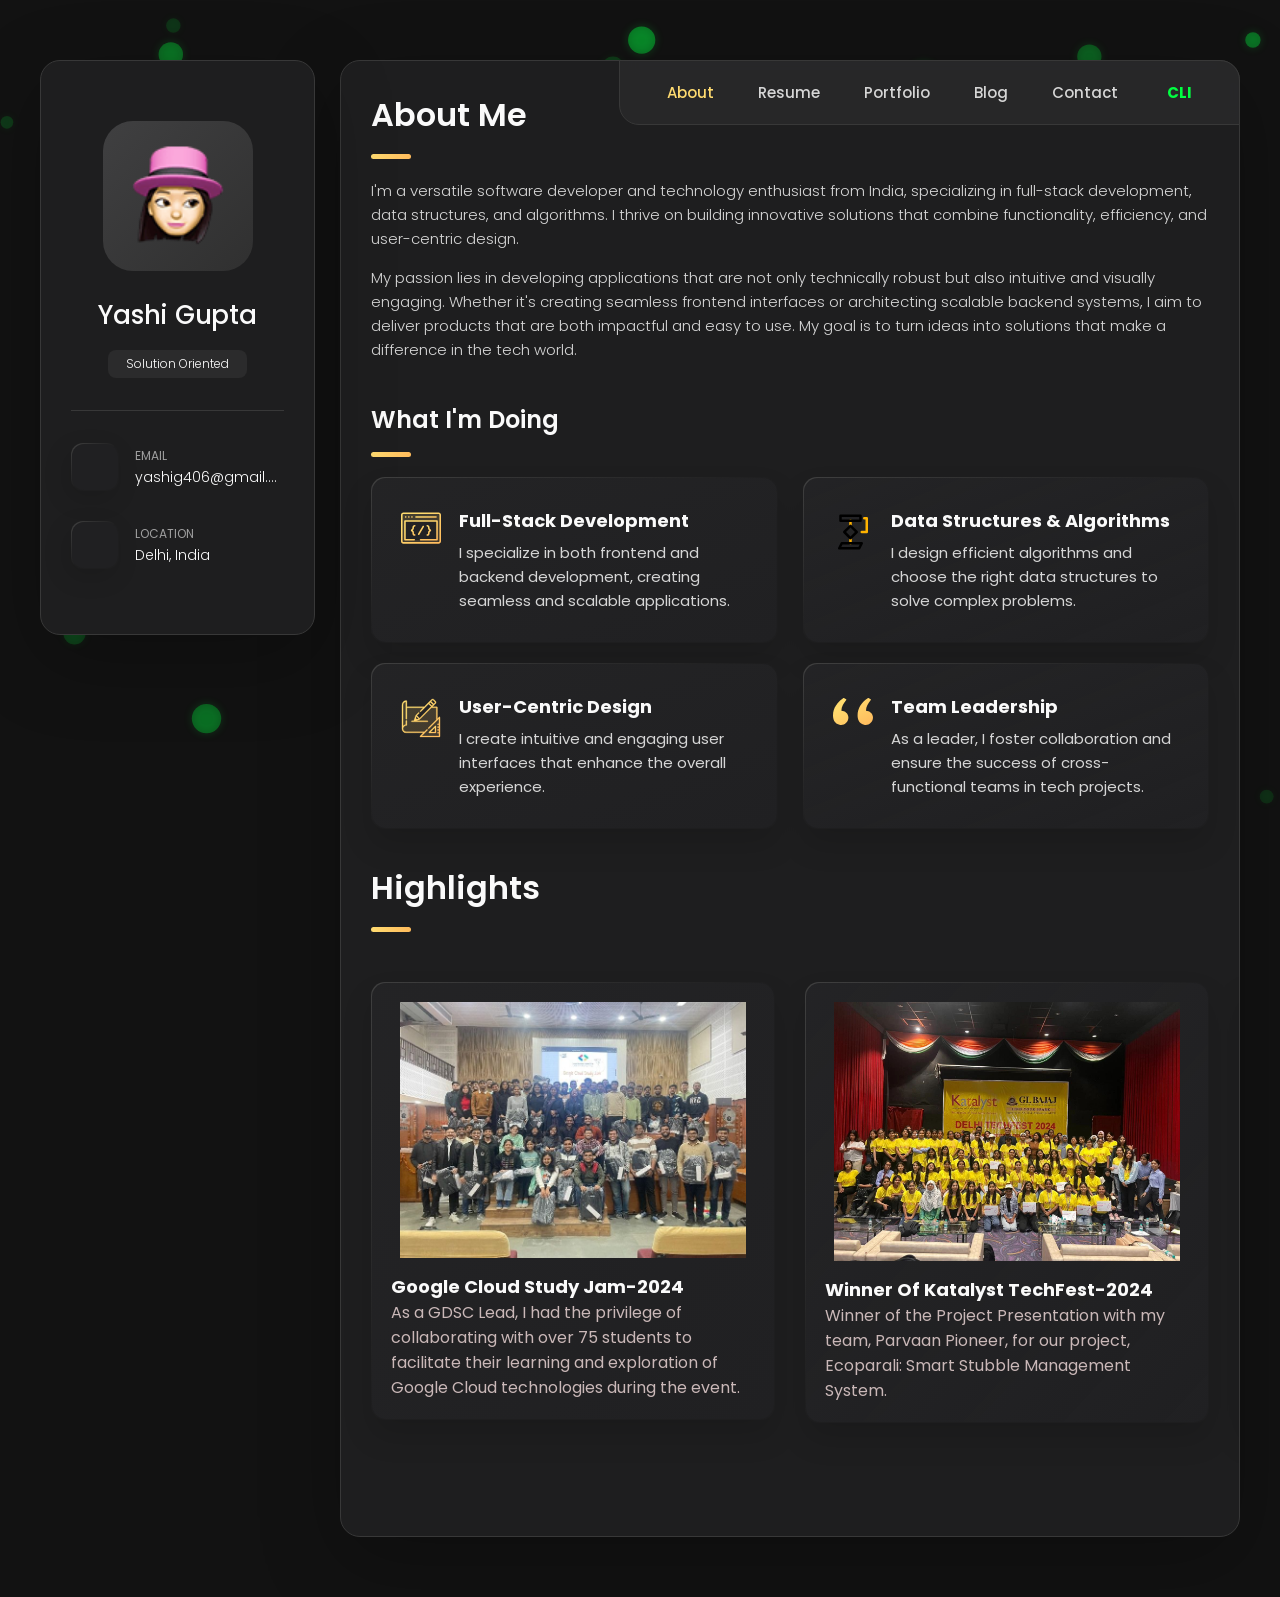
==== gui.html @ 8dd560c2 "added : cli portfolio && bg in gui portfolio" ====
<!DOCTYPE html>
<html lang="en">
  <head>
    <meta charset="UTF-8" />
    <meta http-equiv="X-UA-Compatible" content="IE=edge" />
    <meta name="viewport" content="width=device-width, initial-scale=1.0" />
    <title>Dossier</title>
  
    <!--
    - favicon
  -->
  <link rel="icon" href="./assets/images/avatar-3.png" type="image/x-icon" />


    <!--
    - custom css link
  -->
    <link rel="stylesheet" href="./assets/css/style.css" />

    <!--
    - google font link
  -->
    <link rel="preconnect" href="https://fonts.googleapis.com" />
    <link rel="preconnect" href="https://fonts.gstatic.com" crossorigin />
    <link
      href="https://fonts.googleapis.com/css2?family=Poppins:wght@300;400;500;600&display=swap"
      rel="stylesheet"
    />
  </head>

  <body>
    <canvas id="particles"></canvas>
    <!--
    - #MAIN
  -->

    <main>
      <!--
      - #SIDEBAR
    -->

      <aside class="sidebar" data-sidebar>
        <div class="sidebar-info">
          <figure class="avatar-box">
            <img src="./assets/images/avatar-3.png" alt="yg" width="80" />
          </figure>

          <div class="info-content">
            <h1 class="name">Yashi Gupta</h1>

            <p class="title">Solution Oriented</p>
          </div>

          <button class="info_more-btn" data-sidebar-btn>
            <span>Show Contacts</span>

            <ion-icon name="chevron-down"></ion-icon>
          </button>
        </div>

        <div class="sidebar-info_more">
          <div class="separator"></div>

          <ul class="contacts-list">
            <li class="contact-item">
              <div class="icon-box">
                <ion-icon name="mail-outline"></ion-icon>
              </div>

              <div class="contact-info">
                <p class="contact-title">Email</p>

                <a href="mailto:richard@example.com" class="contact-link"
                  >yashig406@gmail.com</a
                >
              </div>
            </li>

            <!-- <li class="contact-item"> -->

            <!-- <div class="icon-box">
              <ion-icon name="phone-portrait-outline"></ion-icon>
            </div> -->

            <!-- <div class="contact-info"> -->
            <!-- <p class="contact-title">Phone</p> -->

            <!-- <a href="tel:+12133522795" class="contact-link">+1 (213) 352-2795</a>
            </div> -->
<!-- 
            <li class="contact-item">
              <div class="icon-box">
                <ion-icon name="calendar-outline"></ion-icon>
              </div>

              <div class="contact-info">
                <p class="contact-title">Birthday</p>

                <time datetime="1982-06-23">December 04, 2002</time>
              </div>
            </li> -->

            <li class="contact-item">
              <div class="icon-box">
                <ion-icon name="location-outline"></ion-icon>
              </div>

              <div class="contact-info">
                <p class="contact-title">Location</p>

                <address>Delhi, India</address>
              </div>
            </li>
          </ul>

          <div class="separator"></div>

          <ul class="social-list">
            <li class="social-item">
              <a
                href="https://www.linkedin.com/in/yashi-gupta-a65218232/"
                class="social-link"
              >
                <ion-icon name="logo-linkedin"></ion-icon>
              </a>
            </li>

            <li class="social-item">
              <a href="https://x.com/yashig406" class="social-link">
                <ion-icon name="logo-twitter"></ion-icon>
              </a>
            </li>

            <li class="social-item">
              <a
                href="https://www.instagram.com/probablyashi/"
                class="social-link"
              >
                <ion-icon name="logo-instagram"></ion-icon>
              </a>
            </li>

            <li class="social-item">
              <a href="https://www.youtube.com/@yashig406" class="social-link">
                <ion-icon name="logo-youtube"></ion-icon>
              </a>
            </li>

            <li class="social-item">
              <a href="https://medium.com/@yashig406" class="social-link">
                <ion-icon name="logo-medium"></ion-icon>
              </a>
            </li>
            <li class="social-item">
              <a href="https://www.quora.com/profile/Yashi-Gupta-259" class="social-link">
                <ion-icon name="logo-quora"></ion-icon>
              </a>
            </li>
            
          </ul>
        </div>
      </aside>

      <!--
      - #main-content
    -->

      <div class="main-content">
        <!--
        - #NAVBAR
      -->

        <nav class="navbar">
          <ul class="navbar-list">
            <li class="navbar-item">
              <button class="navbar-link active" data-nav-link>About</button>
            </li>

            <li class="navbar-item">
              <button class="navbar-link" data-nav-link>Resume</button>
            </li>

            <li class="navbar-item">
              <button class="navbar-link" data-nav-link>Portfolio</button>
            </li>

            <li class="navbar-item">
              <button class="navbar-link" data-nav-link>Blog</button>
            </li>

            <li class="navbar-item">
              <button class="navbar-link" data-nav-link>Contact</button>
            </li>

            <li class="navbar-item">
              <a href="index.html" class="navbar-link" style="color: #00ff41; font-weight: bold; display: flex; align-items: center; gap: 5px;">
                <ion-icon name="terminal-outline"></ion-icon> CLI
              </a>
            </li>
          </ul>
        </nav>

        <!--
        - #ABOUT
      -->

      <article class="about active" data-page="about">
        <header>
          <h2 class="h2 article-title">About me</h2>
        </header>

        <section class="about-text">
          <p>
            I'm a versatile software developer and technology enthusiast from
            India, specializing in full-stack development, data structures,
            and algorithms. I thrive on building innovative solutions that
            combine functionality, efficiency, and user-centric design.
          </p>

          <p>
            My passion lies in developing applications that are not only
            technically robust but also intuitive and visually engaging.
            Whether it's creating seamless frontend interfaces or architecting
            scalable backend systems, I aim to deliver products that are both
            impactful and easy to use. My goal is to turn ideas into solutions
            that make a difference in the tech world.
          </p>
        </section>

        <!--
        - service
      -->



   
          <section class="service">
            <h3 class="h3 article-title">What I'm doing</h3>

            <ul class="service-list">
              <li class="service-item">
                <div class="service-icon-box">
                  <img
                    src="./assets/images/icon-dev.svg"
                    alt="Web development icon"
                    width="40"
                  />
                </div>
                <div class="service-content-box">
                  <h4 class="h4 service-item-title">Full-Stack Development</h4>
                  <p class="service-item-text">
                    I specialize in both frontend and backend development,
                    creating seamless and scalable applications.
                  </p>
                </div>
              </li>

              <li class="service-item">
                <div class="service-icon-box">
                  <img
                    src="./assets/images/icon-ds.svg"
                    alt="Algorithm icon"
                    width="40"
                  />
                </div>
                <div class="service-content-box">
                  <h4 class="h4 service-item-title">
                    Data Structures & Algorithms
                  </h4>
                  <p class="service-item-text">
                    I design efficient algorithms and choose the right data
                    structures to solve complex problems.
                  </p>
                </div>
              </li>

              <li class="service-item">
                <div class="service-icon-box">
                  <img
                    src="./assets/images/icon-design.svg"
                    alt="UI/UX Design icon"
                    width="40"
                  />
                </div>
                <div class="service-content-box">
                  <h4 class="h4 service-item-title">User-Centric Design</h4>
                  <p class="service-item-text">
                    I create intuitive and engaging user interfaces that enhance
                    the overall experience.
                  </p>
                </div>
              </li>

              <li class="service-item">
                <div class="service-icon-box">
                  <img
                    src="./assets/images/icon-quote.svg"
                    alt="Leadership icon"
                    width="40"
                  />
                </div>
                <div class="service-content-box">
                  <h4 class="h4 service-item-title">Team Leadership</h4>
                  <p class="service-item-text">
                    As a leader, I foster collaboration and ensure the success
                    of cross-functional teams in tech projects.
                  </p>
                </div>
              </li>
            </ul>
          </section>

          <!--
          - testimonials
        -->
          <section class="testimonials">
            <h3 class="h2 article-title">Highlights</h3>

            <ul class="testimonials-list has-scrollbar">
              <li class="testimonials-item">
                <div class="content-card" data-testimonials-item style="padding: 20px;">
                  <img
                    src="./assets/images/gcp.jpeg"
                    alt=""
                    class="responsive-img"
                    data-testimonials-avatar
                  />
                  <h4 class="h4" data-testimonials-title>
                    Google Cloud Study Jam-2024
                  </h4>
                  <div style="color: rgb(202, 184, 184);">
                    <p>
                      As a GDSC Lead, I had the privilege of collaborating with over 75 students to facilitate their learning and exploration of Google Cloud technologies during the event.
                    </p>
                  </div>
                </div>
              </li>
            
              <li class="testimonials-item">
                <div class="content-card" data-testimonials-item style="padding: 20px;">
                  <img
                    src="./assets/images/katalyst.jpeg"
                    alt=""
                    class="responsive-img"
                    data-testimonials-avatar
                  />
                  <h4 class="h4" data-testimonials-title>
                    Winner of Katalyst TechFest-2024
                  </h4>
                  <div style="color: rgb(202, 184, 184);" data-testimonials-text>
                    <p>
                      Winner of the Project Presentation with my team, Parvaan Pioneer, for our project, Ecoparali: Smart Stubble Management System.
                    </p>
                  </div>
                </div>
              </li>
            
              <li class="testimonials-item">
                <div class="content-card" data-testimonials-item style="padding: 20px;">
                  <img
                    src="./assets/images/gfg.png"
                    alt=""
                    class="responsive-img"
                    data-testimonials-avatar
                  />
                  <h4 class="h4" data-testimonials-title>
                    Vice President@NIET
                  </h4>
                  <div style="color: rgb(202, 184, 184);" data-testimonials-text>
                    <p>
                      As Vice President of GFG NIET, I had the honor of welcoming Sir Sandeep Jain, founder of Geeks for Geeks, along with Akshay Kumar Paswan and Saurabh Mahawar. Their visit to NIET was a beacon of knowledge.
                    </p>
                  </div>
                </div>
              </li>
            
              <li class="testimonials-item">
                <div class="content-card" data-testimonials-item style="padding: 20px;">
                  <img
                    src="./assets/images/coding ninjas.jpg"
                    alt=""
                    class="responsive-img"
                    data-testimonials-avatar
                  />
                  <h4 class= h4 style="color: rgb(202, 184, 184)"data-testimonials-title>
                    MeetUp of Coding Ninjas CA's
                  </h4>
                  <div style="color: rgb(202, 184, 184);" data-testimonials-text>
                    <p>
                      Exciting meetup of CA's to exchange innovative ideas and build connections and ended up winning the title of Most Interactive Campus Ambassador.
                    </p>
                  </div>
                </div>
              </li>

                

              <li class="testimonials-item">
                <div class="content-card" data-testimonials-item style="padding: 20px;">
                  <img
                    src="./assets/images/azure_microsoft.jpg"
                    alt=""
                    class="responsive-img"
                    data-testimonials-avatar
                  />
                  <h4 class="h4" data-testimonials-title>
                   ICWL@Microsoft
                  </h4>
                  <div style="color: rgb(202, 184, 184);" data-testimonials-text>
                    <p>
                    As a part of Internship Week, I had the opportunity to gain hands-on experience with Azure under the guidance of industry experts.
                    </p>
                  </div>
                </div>
              </li>
            
              <li class="testimonials-item">
                <div class="content-card" data-testimonials-item style="padding: 20px;">
                  <img
                    src="./assets/images/gdsc.jpeg"
                    alt=""
                    class="responsive-img"
                    data-testimonials-avatar
                  />
                  <h4 class="h4" data-testimonials-title>
                    Google Student Developer Clubs@NIET
                  </h4>
                  <div style="color: rgb(202, 184, 184);" data-testimonials-text>
                    <p>
                      As a GDSC Lead, I strived to create an inclusive environment, where students could explore and innovate with technology.
                    </p>
                  </div>
                </div>
              </li>
            
             
              <li class="testimonials-item">
                <div class="content-card" data-testimonials-item style="padding: 20px;">
                  <img
                    src="./assets/images/WhatsApp Image 2025-01-17 at 17.16.15_7c53183f.jpg"
                    alt=""
                    class="responsive-img"
                    data-testimonials-avatar
                  />
                  <h4 class="h4" data-testimonials-title>
                    Scholar @BuddyForStudy
                  </h4>
                  <div style="color: rgb(202, 184, 184);" data-testimonials-text>
                    <p>
                      As a scholar at BuddyForStudy, I had the privilege of securing financial stability for my undergraduate fees, which greatly eased the burden of my education expenses. The support has been instrumental in shaping my academic and career.
                    </p>
                  </div>
                </div>
              </li>

              <li class="testimonials-item">
                <div class="content-card" data-testimonials-item style="padding: 20px;">
                  <img
                    src="./assets/images/gur_microsoft.jpg"
                    alt=""
                    class="responsive-img"
                    data-testimonials-avatar
                  />
                  <h4 class="h4" data-testimonials-title>
                   Girls Who Code MeetUp @Microsoft
                  </h4>
                  <div style="color: rgb(202, 184, 184);" data-testimonials-text>
                    <p>
                      Girls Who Code MeetUp @Microsoft-Gurugram was an inspiring event where young female coders gathered to share their passion for technology. This meetup provided a platform for attendees to exchange innovative ideas, network.
                    </p>
                  </div>
                </div>
              </li>

               
           

            </ul>
            
            
          </section>

          <!--
          - testimonials modal
        -->

          <div class="modal-container" data-modal-container>
            <div class="overlay" data-overlay></div>

            <section class="testimonials-modal">
              <button class="modal-close-btn" data-modal-close-btn>
                <ion-icon name="close-outline"></ion-icon>
              </button>

              <div class="modal-img-wrapper">
                <figure class="modal-avatar-box">
                  <img
                    src="./assets/images/ava"
                    alt=""
                    width="80"
                    data-modal-img
                  />
                </figure>

                <img src="./assets/images/icon-quote.svg" alt="quote icon" />
              </div>

              <div class="modal-content">
                <h4 class="h3 modal-title" data-modal-title></h4>

              

          <!--
          - clients
        -->

          <!-- <section class="clients">
            <h3 class="h3 clients-title">Clients</h3>

            <ul class="clients-list has-scrollbar">
              <li class="clients-item">
                <a href="#">
                  <img
                    src="./assets/images/logo-1-color.png"
                    alt="client logo"
                  />
                </a>
              </li>

              <li class="clients-item">
                <a href="#">
                  <img
                    src="./assets/images/logo-2-color.png"
                    alt="client logo"
                  />
                </a>
              </li>

              <li class="clients-item">
                <a href="#">
                  <img
                    src="./assets/images/logo-3-color.png"
                    alt="client logo"
                  />
                </a>
              </li>

              <li class="clients-item">
                <a href="#">
                  <img
                    src="./assets/images/logo-4-color.png"
                    alt="client logo"
                  />
                </a>
              </li>

              <li class="clients-item">
                <a href="#">
                  <img
                    src="./assets/images/logo-5-color.png"
                    alt="client logo"
                  />
                </a>
              </li>

              <li class="clients-item">
                <a href="#">
                  <img
                    src="./assets/images/logo-6-color.png"
                    alt="client logo"
                  />
                </a>
              </li>
            </ul>
          </section> -->
        </article>

        <!--
        - #RESUME
      -->

        <article class="resume" data-page="resume">
          <header>
            <h2 class="h2 article-title">Resume</h2>
          </header>

          <section class="skill">
            <h3 class="h3 skills-title">My skills</h3>

            <ul class="skills-list content-card" style="padding:10px; margin-top: 0;">

              
              <div style="display: flex; flex-wrap: wrap;">
                <!-- Programming Languages -->
                <img style="margin: 5px;" alt="Python" src="https://img.shields.io/badge/python-%2314354C.svg?style=for-the-badge&logo=python&logoColor=white" />
                <img style="margin: 5px;" alt="Java" src="https://img.shields.io/badge/java-%23ED8B00.svg?style=for-the-badge&logo=java&logoColor=white" />
                <img style="margin: 5px;" alt="C" src="https://img.shields.io/badge/C-%2300599C.svg?style=for-the-badge&logo=c&logoColor=white" />
                <img style="margin: 5px;" alt="C++" src="https://img.shields.io/badge/C++-%2300599C.svg?style=for-the-badge&logo=c%2B%2B&logoColor=white" />
                <img style="margin: 5px;" alt="C#" src="https://img.shields.io/badge/C%23-%23239120.svg?style=for-the-badge&logo=c-sharp&logoColor=white" />
                <img style="margin: 5px;" alt="JavaScript" src="https://img.shields.io/badge/javascript-%23323330.svg?style=for-the-badge&logo=javascript&logoColor=%23F7DF1E" />
                <img style="margin: 5px;" alt="TypeScript" src="https://img.shields.io/badge/typescript-%23007ACC.svg?style=for-the-badge&logo=typescript&logoColor=white" />
                <img style="margin: 5px;" alt="Bash Script" src="https://img.shields.io/badge/bash-%23121011.svg?style=for-the-badge&logo=gnu-bash&logoColor=white" />
                <img style="margin: 5px;" alt="Git" src="https://img.shields.io/badge/Git-F05032?style=for-the-badge&logo=git&logoColor=white" />
                <img style="margin: 5px;" alt="YAML" src="https://img.shields.io/badge/yaml-%23008180.svg?style=for-the-badge&logo=yaml&logoColor=white" />
                <img style="margin: 5px;" alt="XML" src="https://img.shields.io/badge/xml-%23F77F00.svg?style=for-the-badge&logo=xml&logoColor=white" />
                
                <!-- Databases -->
                <img style="margin: 5px;" alt="MySQL" src="https://img.shields.io/badge/mysql-%2300f.svg?style=for-the-badge&logo=mysql&logoColor=white" />
                <img style="margin: 5px;" alt="NoSQL" src="https://img.shields.io/badge/NoSQL-%234ea94b.svg?style=for-the-badge&logo=mongodb&logoColor=white" />
                <img style="margin: 5px;" alt="MongoDB" src="https://img.shields.io/badge/MongoDB-%234ea94b.svg?style=for-the-badge&logo=mongodb&logoColor=white" />
                
                <!-- Frameworks & Tools -->
                <img style="margin: 5px;" alt="ReactJS" src="https://img.shields.io/badge/React-%2320232a.svg?style=for-the-badge&logo=react&logoColor=%2361DAFB" />
                <img style="margin: 5px;" alt="NodeJS" src="https://img.shields.io/badge/Node.js-339933?style=for-the-badge&logo=nodedotjs&logoColor=white" />
                <img style="margin: 5px;" alt="Gemini API" src="https://img.shields.io/badge/gemini%20API-FF00FF?style=for-the-badge&logo=gemini&logoColor=white" />
                <img style="margin: 5px;" alt="ExpressJS" src="https://img.shields.io/badge/Express.js-000000?style=for-the-badge&logo=express&logoColor=white" />
                <img style="margin: 5px;" alt="Bootstrap" src="https://img.shields.io/badge/bootstrap-%23563D7C.svg?style=for-the-badge&logo=bootstrap&logoColor=white" />
                <img style="margin: 5px;" alt="Streamlit" src="https://img.shields.io/badge/Streamlit-%23007ACC.svg?style=for-the-badge&logo=streamlit&logoColor=#FF4B4B" />
                
                <!-- Cloud & DevOps -->
                <img style="margin: 5px;" alt="Google Cloud" src="https://img.shields.io/badge/Google_Cloud-4285F4?style=for-the-badge&logo=google-cloud&logoColor=white" />
                <img style="margin: 5px;" alt="Azure DevOps" src="https://img.shields.io/badge/Azure_DevOps-0078D7?style=for-the-badge&logo=azure-devops&logoColor=white" />
                <img style="margin: 5px;" alt="Pipelines" src="https://img.shields.io/badge/Pipelines-0078D7?style=for-the-badge&logo=azure-pipelines&logoColor=white" />
                <img style="margin: 5px;" alt="Linux" src="https://img.shields.io/badge/Linux-FCC624?style=for-the-badge&logo=linux&logoColor=black" />
                
                <!-- Tools -->
               
                <img style="margin: 5px;" alt="GitHub" src="https://img.shields.io/badge/github-%23121011.svg?style=for-the-badge&logo=github&logoColor=white" />
                <img style="margin: 5px;" alt="VS Code" src="https://img.shields.io/badge/VS%20Code-0078D4?style=for-the-badge&logo=visual%20studio%20code&logoColor=white" />
                <img style="margin: 5px;" alt="Google Colab" src="https://img.shields.io/badge/Google_Colab-F9AB00?style=for-the-badge&logo=google-colab&logoColor=white" />
                <img style="margin: 5px;" alt="IntelliJ IDEA" src="https://img.shields.io/badge/IntelliJ-000000.svg?style=for-the-badge&logo=intellij-idea&logoColor=white" />
                <img style="margin: 5px;" alt="Postman" src="https://img.shields.io/badge/Postman-FF6C37?style=for-the-badge&logo=postman&logoColor=white" />
                <img style="margin: 5px;" alt="Firebase" src="https://img.shields.io/badge/firebase-%23039BE5.svg?style=for-the-badge&logo=firebase" />
                
              </div>
              
            </ul>
          </section>

          <br>

          <section class="timeline">
            <div class="title-wrapper">
              <div class="icon-box">
                <ion-icon name="book-outline"></ion-icon>
              </div>

              <h3 class="h3">Experience</h3>
            </div>

            <ol class="timeline-list">
              <li class="timeline-item">
                <h4 class="h4 timeline-item-title">Devops Engineer @SportsBaazi</h4>

                <span>June 2025 - Present</span>

                <p class="timeline-text">
                  I am currently working as a DevOps Engineer at SportsBaazi, where I handle CI/CD pipelines using Jenkins, 
                  manage Dockerized applications, and deploy services on server with pm2. My work includes monitoring with Grafana, 
                  troubleshooting Linux-based systems, automating deployments, and ensuring reliable application delivery. I collaborate 
                  closely with developers to streamline build, deployment, and release processes.
                </p>
              </li>

              <li class="timeline-item">
                <h4 class="h4 timeline-item-title">SDE Intern @Microsoft</h4>

                <span>June 2024 - August 2024</span>

                <p class="timeline-text">
                  My internship at Microsoft was an incredible learning
                  experience, where I gained hands-on expertise in CI/CD
                  pipelines, Python, Bash scripting, and YAML. It enhanced my
                  problem-solving skills, exposed me to real-world challenges,
                  and provided invaluable insights into collaborative
                  development within a global tech environment.
                </p>
              </li>

              <li class="timeline-item">
                <h4 class="h4 timeline-item-title">GDSC Lead @NIET</h4>

                <span>2023-2024</span>

                <p class="timeline-text">
                  As the Lead of GDSC, I had the opportunity to foster
                  innovation, organize impactful events, and build a
                  collaborative community of tech enthusiasts. This role
                  enhanced my leadership, project management, and technical
                  skills, while empowering others to grow and contribute to
                  technology-driven solutions.
                </p>
              </li>

              <li class="timeline-item">
                <h4 class="h4 timeline-item-title">
                  SDE Intern @J.P Morgan Chase & Co.[Forage]
                </h4>

                <span>March 2022 - May 2022</span>

                <p class="timeline-text">
                  At JP Morgan Chase, I worked on backend systems using Python
                  and SQL, optimizing workflows, enhancing data processing, and
                  gaining experience in scalable and secure financial
                  technologies.
                </p>
              </li>
            </ol>
          </section>

          <section class="timeline">
            <div class="title-wrapper">
              <div class="icon-box">
                <ion-icon name="book-outline"></ion-icon>
              </div>

              <h3 class="h3">Education</h3>
            </div>

            <ol class="timeline-list">
              <li class="timeline-item">
                <h4 class="h4 timeline-item-title">Bachelor of Technology</h4>
                <span>Noida Institute of Engg. & Technology</span>
                <span>(2021-2025)</span>

                <p class="timeline-text">
                  My B.Tech journey has been enriching, filled with technical
                  learning, leadership roles, and hands-on experience through
                  internships and hackathons. It helped me develop skills in
                  AI/ML, full-stack development, and problem-solving while
                  fostering growth and innovation.
                </p>
              </li>

              <li class="timeline-item">
                <h4 class="h4 timeline-item-title">Mentee</h4>
                <span>Katalyst</span>
                <span>(2021-2025)</span>

                <p class="timeline-text">
                  My Katalyst journey has been transformative, providing
                  invaluable mentorship, skill development, and networking
                  opportunities. It enhanced my confidence, leadership
                  abilities, and technical expertise, preparing me to excel in
                  both academics and professional endeavors.
                </p>
              </li>

              <li class="timeline-item">
                <h4 class="h4 timeline-item-title">Schooling</h4>

                <span>St. Pauls School</span>
                <!-- <span>2002 — 2004</span> -->

                <p class="timeline-text">
                  My schooling laid a strong foundation for my academic and
                  personal growth. It instilled discipline, curiosity, and a
                  love for learning while nurturing my problem-solving and
                  collaborative skills. These experiences shaped my values and
                  prepared me for future challenges.
                </p>
              </li>
            </ol>
          </section>

         

          
        </article>

        <!--
        - #PORTFOLIO
      -->

        <article class="portfolio" data-page="portfolio">
          <header>
            <h2 class="h2 article-title">Portfolio</h2>
          </header>

          <section class="projects">
            <ul class="filter-list">
              <li class="filter-item">
                <button class="active" data-filter-btn>All</button>
              </li>

              <li class="filter-item">
                <button data-filter-btn>Web design</button>
              </li>

              <li class="filter-item">
                <button data-filter-btn>Applications</button>
              </li>

              <li class="filter-item">
                <button data-filter-btn>Web development</button>
              </li>
            </ul>

            <div class="filter-select-box">
              <button class="filter-select" data-select>
                <div class="select-value" data-selecct-value>
                  Select category
                </div>

                <div class="select-icon">
                  <ion-icon name="chevron-down"></ion-icon>
                </div>
              </button>

              <ul class="select-list">
                <li class="select-item">
                  <button data-select-item>All</button>
                </li>

                <li class="select-item">
                  <button data-select-item>Web design</button>
                </li>

                <li class="select-item">
                  <button data-select-item>Applications</button>
                </li>

                <li class="select-item">
                  <button data-select-item>Web development</button>
                </li>
              </ul>
            </div>

            <ul class="project-list">
              <li
                class="project-item active"
                data-filter-item
                data-category="web development"
              >
                <a href="#">
                  <figure class="project-img">
                    <div class="project-item-icon-box">
                      <ion-icon name="eye-outline"></ion-icon>
                    </div>

                    <img
                      src="./assets/images/wandermind.png"
                      alt="finance"
                      loading="lazy"
                    />
                  </figure>

                  <h3 class="project-title">WanderMind</h3>

                  <p class="project-category">ReactJs-Firebase-Gemini API</p>
                </a>
              </li>

              <li
                class="project-item active"
                data-filter-item
                data-category="web development"
              >
                <a href="https://linkedin-postcraft-yashig406.streamlit.app/">
                  <figure class="project-img">
                    <div class="project-item-icon-box">
                      <ion-icon name="eye-outline"></ion-icon>
                    </div>

                    <img
                      src="./assets/images/postrack.jpg"
                      alt="orizon"
                      loading="lazy"
                    />
                  </figure>

                  <h3 class="project-title">Linkedin PostCraft</h3>

                  <p class="project-category">Python-llama-Streamlit</p>
                </a>
              </li>

              <li
                class="project-item active"
                data-filter-item
                data-category="web design"
              >
                <a href="https://www.datacamp.com/datalab/w/579dde27-d28e-4acd-88a7-b7317e1b8ed5/edit">
                  <figure class="project-img">
                    <div class="project-item-icon-box">
                      <ion-icon name="eye-outline"></ion-icon>
                    </div>

                    <img
                      src="./assets/images/p-3.png"
                      alt="fundo"
                      loading="lazy"
                    />
                  </figure>

                  <h3 class="project-title">Data Analysis of Netflix</h3>

                  <p class="project-category">Python-Matplotlib</p>
                </a>
              </li>

              <li
                class="project-item active"
                data-filter-item
                data-category="applications"
              >
                <a href="#">
                  <figure class="project-img">
                    <div class="project-item-icon-box">
                      <ion-icon name="eye-outline"></ion-icon>
                    </div>

                    <img
                      src="./assets/images/p-4.jpeg"
                      alt="brawlhalla" 
                      loading="lazy"
                    />
                  </figure>

                  <h3 class="project-title">
                    50 States: A Quiz Game</h3>

                  <p class="project-category">Tkinter-Python</p>
                </a>
              </li>

              <li
                class="project-item active"
                data-filter-item
                data-category="web design"
              >
                <a href="https://github.com/yashigupta4623/Use-a-Pre-trained-Image-Classifier-to-Identify-Dog-Breeds">
                  <figure class="project-img">
                    <div class="project-item-icon-box">
                      <ion-icon name="eye-outline"></ion-icon>
                    </div>

                    <img
                      src="./assets/images/p-5.jpg"
                      alt="dsm."
                      loading="lazy"
                    />
                  </figure>

                  <h3 class="project-title">Image-Classifier-to-Identify-Dog-Breeds</h3>

                  <p class="project-category">Python-AI</p>
                </a>
              </li>

              <li
                class="project-item active"
                data-filter-item
                data-category="web design"
              >
                <a href="https://github.com/yashigupta4623/EcoTrack-A-web-extension-to-track-Carbon-Footprints?tab=readme-ov-file">
                  <figure class="project-img">
                    <div class="project-item-icon-box">
                      <ion-icon name="eye-outline"></ion-icon>
                    </div>

                    <img
                      src="./assets/images/ecotrack.png"
                      alt="metaspark"
                      loading="lazy"
                    />
                  </figure>

                  <h3 class="project-title">EcoTrack-A-web-extension-to-track-Carbon-Footprints</h3>

                  <p class="project-category">Web design</p>
                </a>
              </li>
   
            </ul>
          </section>
        </article>

        <!--
        - #BLOG
      -->

        <article class="blog" data-page="blog">
          <header>
            <h2 class="h2 article-title">Blog</h2>
          </header>

          <section class="blog-posts">
            <ul class="blog-posts-list">
              <li class="blog-post-item">
                <a
                  href="https://medium.com/@yashig406/turning-rejection-into-resilience-d263e0107db3"
                >
                  <figure class="blog-banner-box">
                    <img
                      src="./assets/images/rejection.png"
                      alt="Design conferences in 2022"
                      loading="lazy"
                    />
                  </figure>

                  <div class="blog-content">
                    <div class="blog-meta">
                      <p class="blog-category">Design</p>

                      <span class="dot"></span>

                      <time datetime="2022-02-23"> Dec 9, 2023 </time>
                    </div>

                    <h3 class="h3 blog-item-title">
                      Turning Rejection into Resilience.
                    </h3>

                    <p class="blog-text">
                      Rejection is an opportunity for your selection.
                    </p>
                  </div>
                </a>
              </li>

              <li class="blog-post-item">
                <a href="https://www.youtube.com/watch?v=TTezgJKzU5E&t=26s">
                  <figure class="blog-banner-box">
                    <img
                      src="./assets/images/book.jpg"
                      alt="Best fonts every designer"
                      loading="lazy"
                    />
                  </figure>

                  <div class="blog-content">
                    <div class="blog-meta">
                      <p class="blog-category">Books</p>

                      <span class="dot"></span>

                      <time datetime="2022-02-23">September 23, 2024</time>
                    </div>

                    <h3 class="h3 blog-item-title">Guide to Daryaganj.</h3>

                    <p class="blog-text">
                      If you are a book lover, you must visit Daryaganj.
                    </p>
                  </div>
                </a>
              </li>

              <li class="blog-post-item">
                <a href="https://www.youtube.com/shorts/soAM0_7kI4Q">
                  <figure class="blog-banner-box">
                    <img
                      src="./assets/images/id_card.jpg"
                      alt="Design digest #80"
                      loading="lazy"
                    />
                  </figure>

                  <div class="blog-content">
                    <div class="blog-meta">
                      <p class="blog-category">Design</p>

                      <span class="dot"></span>

                      <time datetime="2022-02-23">Fab 23, 2022</time>
                    </div>

                    <h3 class="h3 blog-item-title">Glimpse of Intern Week @Microsoft</h3>

                    <p class="blog-text">
                      A short to iterate the intern week @Microsoft.
                    </p>
                  </div>
                </a>
              </li>

              <li class="blog-post-item">
                <a href="𝗛𝗼𝘄 𝗜 𝗰𝗿𝗮𝗰𝗸𝗲𝗱 𝘁𝘄𝗼 𝘀𝗰𝗵𝗼𝗹𝗮𝗿𝘀𝗵𝗶𝗽𝘀 𝗶𝗻 𝗮 𝗿𝗼𝘄?">
                  <figure class="blog-banner-box">
                    <img
                      src="./assets/images/scholarship.jpg"
                      alt="UI interactions of the week"
                      loading="lazy"
                    />
                  </figure>

                  <div class="blog-content">
                    <div class="blog-meta">
                      <p class="blog-category">Design</p>

                      <span class="dot"></span>

                      <time datetime="2022-02-23">Fab 23, 2022</time>
                    </div>

                    <h3 class="h3 blog-item-title">
                      Approach to tackle Scholarship
                    </h3>

                    <p class="blog-text">
                      Being a Scholar of two Scholarship, this is how I did it.
                    </p>
                  </div>
                </a>
              </li>

              <li class="blog-post-item">
                <a href="https://medium.com/@yashig406/my-iet-india-scholarship-award-experience-of-the-year-2023-guidance-for-the-year-2024-94d470c58cb1">
                  <figure class="blog-banner-box">
                    <img
                      src="./assets/images/ieee.png"
                      alt="The forgotten art of spacing"
                      loading="lazy"
                    />
                  </figure>

                  <div class="blog-content">
                    <div class="blog-meta">
                      <p class="blog-category">Design</p>

                      <span class="dot"></span>

                      <time datetime="2022-02-23">Fab 23, 2022</time>
                    </div>

                    <h3 class="h3 blog-item-title">
                    Way to IET Scholarship
                    </h3>

                    <p class="blog-text">
                      Maxime placeat, sed do eiusmod tempor incididunt ut labore
                      et dolore magna aliqua.
                    </p>
                  </div>
                </a>
              </li>

              <li class="blog-post-item">
                <a href="https://www.linkedin.com/posts/yashigupta406_personalgrowth-collegelife-networking-activity-7197905528625246208-qHMf?utm_source=share&utm_medium=member_desktop">
                  <figure class="blog-banner-box">
                    <img
                      src="./assets/images/volunterr.jpeg"
                      alt="Design digest #79"
                      loading="lazy"
                    />
                  </figure>

                  <div class="blog-content">
                    <div class="blog-meta">
                      <p class="blog-category">Design</p>

                      <span class="dot"></span>

                      <time datetime="2022-02-23">Fab 23, 2022</time>
                    </div>

                    <h3 class="h3 blog-item-title">𝗙𝗿𝗼𝗺 𝗜𝗻𝘁𝗿𝗼𝘃𝗲𝗿𝘁 𝘁𝗼 𝗩𝗼𝗹𝘂𝗻𝘁𝗲𝗲𝗿: 𝗠𝘆 𝗝𝗼𝘂𝗿𝗻𝗲𝘆 𝗼𝗳 𝗚𝗿𝗼𝘄𝘁𝗵 📈</h3>

                    <p class="blog-text">
                      Optio cumque nihil impedit uo minus quod maxime placeat,
                      velit esse cillum.
                    </p>
                  </div>
                </a>
              </li>
            </ul>
          </section>
        </article>

        <!--
        - #CONTACT
      -->

      <!-- <div style="max-width:100%;overflow:hidden;color:red;width:500px;height:500px;"><div id="my-map-display" style="height:100%; width:100%;max-width:100%;"><iframe style="height:100%;width:100%;border:0;" frameborder="0" src=""></iframe></div><a class="the-googlemap-enabler" rel="nofollow" href="https://www.bootstrapskins.com/themes" id="enable-maps-data">premium bootstrap themes</a><style>#my-map-display img.text-marker{max-width:none!important;background:none!important;}img{max-width:none}</style></div> -->


        <article class="contact" data-page="contact">
          <header>
            <h2 class="h2 article-title">Contact</h2>
          </header>

          <section class="mapbox" data-mapbox>
            <figure>
              <iframe
                src="https://www.google.com/maps/embed/v1/place?q=delhi&key=AIzaSyBFw0Qbyq9zTFTd-tUY6dZWTgaQzuU17R8"
                width="400"
                height="300"
                loading="lazy"
              ></iframe>
            </figure>
          </section>

          <section class="contact-form">
            <h3 class="h3 form-title">Contact Form</h3>

            <form action="#" class="form" data-form>
              <div class="input-wrapper">
                <input
                  type="text"
                  name="fullname"
                  class="form-input"
                  placeholder="Full name"
                  required
                  data-form-input
                />

                <input
                  type="email"
                  name="email"
                  class="form-input"
                  placeholder="Email address"
                  required
                  data-form-input
                />
              </div>

              <textarea
                name="message"
                class="form-input"
                placeholder="Your Message"
                required
                data-form-input
              ></textarea>

              <button class="form-btn" type="submit" disabled data-form-btn>
                <ion-icon name="paper-plane"></ion-icon>
                <span>Send Message</span>
              </button>
            </form>
          </section>
        </article>
      </div>
    </main>

    <!--
    - custom js link
  -->
    <script src="./assets/js/script.js"></script>
    <script src="./assets/cli/particles.js"></script>

    <!--
    - ionicon link
  -->
    <script
      type="module"
      src="https://unpkg.com/ionicons@5.5.2/dist/ionicons/ionicons.esm.js"
    ></script>
    <script
      nomodule
      src="https://unpkg.com/ionicons@5.5.2/dist/ionicons/ionicons.js"
    ></script>
  </body>
</html>
---- assets/css/style.css ----
:root {

  /**
   * colors
   */

  /* gradient */

  --bg-gradient-onyx: linear-gradient(
    to bottom right, 
    hsl(240, 1%, 25%) 3%, 
    hsl(0, 0%, 19%) 97%
  );
  --bg-gradient-jet: linear-gradient(
    to bottom right, 
    hsla(240, 1%, 18%, 0.251) 0%, 
    hsla(240, 2%, 11%, 0) 100%
  ), hsl(240, 2%, 13%);
  --bg-gradient-yellow-1: linear-gradient(
    to bottom right, 
    hsl(45, 100%, 71%) 0%, 
    hsla(36, 100%, 69%, 0) 50%
  );
  --bg-gradient-yellow-2: linear-gradient(
    135deg, 
    hsla(45, 100%, 71%, 0.251) 0%, 
    hsla(35, 100%, 68%, 0) 59.86%
  ), hsl(240, 2%, 13%);
  --border-gradient-onyx: linear-gradient(
    to bottom right, 
    hsl(0, 0%, 25%) 0%, 
    hsla(0, 0%, 25%, 0) 50%
  );
  --text-gradient-yellow: linear-gradient(
    to right, 
    hsl(45, 100%, 72%), 
    hsl(35, 100%, 68%)
  );

  /* solid */

  --jet: hsl(0, 0%, 22%);
  --onyx: hsl(240, 1%, 17%);
  --eerie-black-1: hsl(240, 2%, 13%);
  --eerie-black-2: hsl(240, 2%, 12%);
  --smoky-black: hsl(0, 0%, 7%);
  --white-1: hsl(0, 0%, 100%);
  --white-2: hsl(0, 0%, 98%);
  --orange-yellow-crayola: hsl(45, 100%, 72%);
  --vegas-gold: hsl(45, 54%, 58%);
  --light-gray: hsl(0, 0%, 84%);
  --light-gray-70: hsla(0, 0%, 84%, 0.7);
  --bittersweet-shimmer: hsl(0, 43%, 51%);

  /**
   * typography
   */

  /* font-family */
  --ff-poppins: 'Poppins', sans-serif;

  /* font-size */
  --fs-1: 24px;
  --fs-2: 18px;
  --fs-3: 17px;
  --fs-4: 16px;
  --fs-5: 15px;
  --fs-6: 14px;
  --fs-7: 13px;
  --fs-8: 11px;

  /* font-weight */
  --fw-300: 300;
  --fw-400: 400;
  --fw-500: 500;
  --fw-600: 600;

  /**
   * shadow
   */
  
  --shadow-1: -4px 8px 24px hsla(0, 0%, 0%, 0.25);
  --shadow-2: 0 16px 30px hsla(0, 0%, 0%, 0.25);
  --shadow-3: 0 16px 40px hsla(0, 0%, 0%, 0.25);
  --shadow-4: 0 25px 50px hsla(0, 0%, 0%, 0.15);
  --shadow-5: 0 24px 80px hsla(0, 0%, 0%, 0.25);

  /**
   * transition
   */

  --transition-1: 0.25s ease;
  --transition-2: 0.5s ease-in-out;

}





/*-----------------------------------*\
  #RESET
\*-----------------------------------*/

*, *::before, *::after {
  margin: 0;
  padding: 0;
  box-sizing: border-box;
}

a { text-decoration: none; }

li { list-style: none; }

img, ion-icon, a, button, time, span { display: block; }

button {
  font: inherit;
  background: none;
  border: none;
  text-align: left;
  cursor: pointer;
}

input, textarea {
  display: block;
  width: 100%;
  background: none;
  font: inherit;
}

::selection {
  background: var(--orange-yellow-crayola);
  color: var(--smoky-black);
}

:focus { outline-color: var(--orange-yellow-crayola); }

html { font-family: var(--ff-poppins); }

body { 
    background: var(--smoky-black); 
    position: relative;
}

#particles {
    position: fixed;
    top: 0;
    left: 0;
    width: 100%;
    height: 100%;
    z-index: 0;
    pointer-events: none;
}

main, .sidebar, .navbar {
    position: relative;
    z-index: 10;
}





/*-----------------------------------*\
  #REUSED STYLE
\*-----------------------------------*/

.sidebar,
article {
  background: var(--eerie-black-2);
  border: 1px solid var(--jet);
  border-radius: 20px;
  padding: 15px;
  box-shadow: var(--shadow-1);
  z-index: 1;
}

.separator {
  width: 100%;
  height: 1px;
  background: var(--jet);
  margin: 16px 0;
}

.icon-box {
  position: relative;
  background: var(--border-gradient-onyx);
  width: 30px;
  height: 30px;
  border-radius: 8px;
  display: flex;
  justify-content: center;
  align-items: center;
  font-size: 16px;
  color: var(--orange-yellow-crayola);
  box-shadow: var(--shadow-1);
  z-index: 1;
}

.icon-box::before {
  content: "";
  position: absolute;
  inset: 1px;
  background: var(--eerie-black-1);
  border-radius: inherit;
  z-index: -1;
}

.icon-box ion-icon { --ionicon-stroke-width: 35px; }

article { display: none; }

article.active {
  display: block;
  animation: fade 0.5s ease backwards;
}

@keyframes fade {
  0% { opacity: 0; }
  100% { opacity: 1; }
}

.h2,
.h3,
.h4,
.h5 {
  color: var(--white-2);
  text-transform: capitalize;
}

.h2 { font-size: var(--fs-1); }

.h3 { font-size: var(--fs-2); }

.h4 { font-size: var(--fs-4); }

.h5 {
  font-size: var(--fs-7);
  font-weight: var(--fw-500);
}

.article-title {
  position: relative;
  padding-bottom: 7px;
}

.article-title::after {
  content: "";
  position: absolute;
  bottom: 0;
  left: 0;
  width: 30px;
  height: 3px;
  background: var(--text-gradient-yellow);
  border-radius: 3px;
}

.has-scrollbar::-webkit-scrollbar {
  width: 5px; /* for vertical scrollbar */
  height: 5px; /* for horizontal scrollbar */
}

.has-scrollbar::-webkit-scrollbar-track {
  background: var(--onyx);
  border-radius: 5px;
}

.has-scrollbar::-webkit-scrollbar-thumb {
  background: var(--orange-yellow-crayola);
  border-radius: 5px;
}

.has-scrollbar::-webkit-scrollbar-button { width: 20px; }

.content-card {
  position: relative;
  background: var(--border-gradient-onyx);
  padding: 15px;
  padding-top: 45px;
  border-radius: 14px;
  box-shadow: var(--shadow-2);
  cursor: pointer;
  z-index: 1;
}

.content-card::before { 
  content: ""; position: absolute;
   inset: 1px; 
   background: var(--bg-gradient-jet); 
   border-radius: inherit; 
   z-index: -1; }





/*-----------------------------------*\
  #MAIN
\*-----------------------------------*/

main {
  margin: 15px 12px;
  margin-bottom: 75px;
  min-width: 259px;
}





/*-----------------------------------*\
  #SIDEBAR
\*-----------------------------------*/

.sidebar {
  margin-bottom: 15px;
  max-height: 112px;
  overflow: hidden;
  transition: var(--transition-2);
}

.sidebar.active { max-height: 405px; }

.sidebar-info {
  position: relative;
  display: flex;
  justify-content: flex-start;
  align-items: center;
  gap: 15px;
}

.avatar-box {
  background: var(--bg-gradient-onyx);
  border-radius: 20px;
}

.info-content .name {
  color: var(--white-2);
  font-size: var(--fs-3);
  font-weight: var(--fw-500);
  letter-spacing: -0.25px;
  margin-bottom: 10px;
}

.info-content .title {
  color: var(--white-1);
  background: var(--onyx);
  font-size: var(--fs-8);
  font-weight: var(--fw-300);
  width: max-content;
  padding: 3px 12px;
  border-radius: 8px;
}

.info_more-btn {
  position: absolute;
  top: -15px;
  right: -15px;
  border-radius: 0 15px;
  font-size: 13px;
  color: var(--orange-yellow-crayola);
  background: var(--border-gradient-onyx);
  padding: 10px;
  box-shadow: var(--shadow-2);
  transition: var(--transition-1);
  z-index: 1;
}

.info_more-btn::before {
  content: "";
  position: absolute;
  inset: 1px;
  border-radius: inherit;
  background: var(--bg-gradient-jet);
  transition: var(--transition-1);
  z-index: -1;
}

.info_more-btn:hover,
.info_more-btn:focus { background: var(--bg-gradient-yellow-1); }

.info_more-btn:hover::before,
.info_more-btn:focus::before { background: var(--bg-gradient-yellow-2); }

.info_more-btn span { display: none; }

.sidebar-info_more {
  opacity: 0;
  visibility: hidden;
  transition: var(--transition-2);
}

.sidebar.active .sidebar-info_more {
  opacity: 1;
  visibility: visible;
}

.contacts-list {
  display: grid;
  grid-template-columns: 1fr;
  gap: 16px;
}

.contact-item {
  min-width: 100%;
  display: flex;
  align-items: center;
  gap: 16px;
}

.contact-info {
  max-width: calc(100% - 46px);
  width: calc(100% - 46px);
}

.contact-title {
  color: var(--light-gray-70);
  font-size: var(--fs-8);
  text-transform: uppercase;
  margin-bottom: 2px;
}

.contact-info :is(.contact-link, time, address) {
  color: var(--white-2);
  font-size: var(--fs-7);
}

.contact-info address { font-style: normal; }

.social-list {
  display: flex;
  justify-content: flex-start;
  align-items: center;
  gap: 15px;
  padding-bottom: 4px;
  padding-left: 7px;
}

.social-item .social-link {
  color: var(--light-gray-70);
  font-size: 18px;
}


.social-item .social-link:hover { color: var(--light-gray); }


.responsive-img {
  width: 95%;
  height: auto;
  margin-bottom: 15px;
}



/*-----------------------------------*\
  #NAVBAR
\*-----------------------------------*/

.navbar {
  position: fixed;
  bottom: 0;
  left: 0;
  width: 100%;
  background: hsla(240, 1%, 17%, 0.75);
  backdrop-filter: blur(10px);
  border: 1px solid var(--jet);
  border-radius: 12px 12px 0 0;
  box-shadow: var(--shadow-2);
  z-index: 5;
}

.navbar-list {
  display: flex;
  flex-wrap: wrap;
  justify-content: center;
  align-items: center;
  padding: 0 10px;
}

.navbar-link {
  color: var(--light-gray);
  font-size: var(--fs-8);
  padding: 20px 7px;
  transition: color var(--transition-1);
}

.navbar-link:hover,
.navbar-link:focus { color: var(--light-gray-70); }

.navbar-link.active { color: var(--orange-yellow-crayola); }





/*-----------------------------------*\
  #ABOUT
\*-----------------------------------*/

.about .article-title { margin-bottom: 15px; }

.about-text {
  color: var(--light-gray);
  font-size: var(--fs-6);
  font-weight: var(--fw-300);
  line-height: 1.6;
}

.about-text p { margin-bottom: 15px; }



/**
 * #service 
 */

.service { margin-bottom: 35px; }

.service-title { margin-bottom: 20px; }

.service-list {
  display: grid;
  grid-template-columns: 1fr;
  gap: 20px;
}

.service-item {
  position: relative;
  background: var(--border-gradient-onyx);
  padding: 20px;
  border-radius: 14px;
  box-shadow: var(--shadow-2);
  z-index: 1;
}

.service-item::before {
  content: "";
  position: absolute;
  inset: 1px;
  background: var(--bg-gradient-jet);
  border-radius: inherit;
  z-index: -1;
}

.service-icon-box { margin-bottom: 10px; }

.service-icon-box img { margin: auto; }

.service-content-box { text-align: center; }

.service-item-title { margin-bottom: 7px; }

.service-item-text {
  color: var(--light-gray);
  font-size: var(--fs-6);
  font-weight: var(--fw-3);
  line-height: 1.6;
}


/**
 * #testimonials 
 */

.testimonials { margin-bottom: 30px; }

.testimonials-title { margin-bottom: 20px; }

.testimonials-list {
  display: flex;
  justify-content: flex-start;
  align-items: flex-start;
  gap: 15px;
  margin: 0 -15px;
  padding: 25px 15px;
  padding-bottom: 35px;
  overflow-x: auto;
  scroll-behavior: smooth;
  overscroll-behavior-inline: contain;
  scroll-snap-type: inline mandatory;
}

.testimonials-item {
  min-width: 100%;
  scroll-snap-align: center;
}

/* Center the images in the testimonials */
.testimonials-item .responsive-img {
  display: block;
  margin-left: auto;
  margin-right: auto;
  
}


.testimonials-avatar-box {
  position: absolute;
  top: 0;
  left: 0;
  transform: translate(15px, -25px);
  background: var(--bg-gradient-onyx);
  border-radius: 14px;
  box-shadow: var(--shadow-1);
}

.testimonials-item-title { margin-bottom: 7px;
  text-align: left; }

.testimonials-text {
  color: var(--light-gray);
  font-size: var(--fs-6);
  font-weight: var(--fw-300);
  line-height: 1.6;
  display: -webkit-box;
  line-clamp: 4;
  -webkit-line-clamp: 4;
  -webkit-box-orient: vertical;
  overflow: hidden;
}


/**
 * #testimonials-modal
 */

.modal-container {
  position: fixed;
  top: 0;
  left: 0;
  width: 100%;
  height: 100%;
  display: flex;
  justify-content: center;
  align-items: center;
  overflow-y: auto;
  overscroll-behavior: contain;
  z-index: 20;
  pointer-events: none;
  visibility: hidden;
}

.modal-container::-webkit-scrollbar { display: none; }

.modal-container.active {
  pointer-events: all;
  visibility: visible;
}

.overlay {
  position: fixed;
  top: 0;
  left: 0;
  width: 100%;
  height: 100vh;
  background: hsl(0, 0%, 5%);
  opacity: 0;
  visibility: hidden;
  pointer-events: none;
  z-index: 1;
  transition: var(--transition-1);
}

.overlay.active {
  opacity: 0.8;
  visibility: visible;
  pointer-events: all;
}

.testimonials-modal {
  background: var(--eerie-black-2);
  position: relative;
  padding: 15px;
  margin: 15px 12px;
  border: 1px solid var(--jet);
  border-radius: 14px;
  box-shadow: var(--shadow-5);
  transform: scale(1.2);
  opacity: 0;
  transition: var(--transition-1);
  z-index: 2;
}

.modal-container.active .testimonials-modal {
  transform: scale(1);
  opacity: 1;
}

.modal-close-btn {
  position: absolute;
  top: 15px;
  right: 15px;
  background: var(--onyx);
  border-radius: 8px;
  width: 32px;
  height: 32px;
  display: flex;
  justify-content: center;
  align-items: center;
  color: var(--white-2);
  font-size: 18px;
  opacity: 0.7;
}

.modal-close-btn:hover,
.modal-close-btn:focus { opacity: 1; }

.modal-close-btn ion-icon { --ionicon-stroke-width: 50px; }

.modal-avatar-box {
  background: var(--bg-gradient-onyx);
  width: max-content;
  border-radius: 14px;
  margin-bottom: 15px;
  box-shadow: var(--shadow-2);
}

.modal-img-wrapper > img { display: none; }

.modal-title { margin-bottom: 4px; }

.modal-content time {
  font-size: var(--fs-6);
  color: var(--light-gray-70);
  font-weight: var(--fw-300);
  margin-bottom: 10px;
}

.modal-content p {
  color: var(--light-gray);
  font-size: var(--fs-6);
  font-weight: var(--fw-300);
  line-height: 1.6;
}


/**
 * #clients 
 */

.clients { margin-bottom: 15px; }

.clients-list {
  display: flex;
  justify-content: flex-start;
  align-items: flex-start;
  gap: 15px;
  margin: 0 -15px;
  padding: 25px;
  padding-bottom: 25px;
  overflow-x: auto;
  scroll-behavior: smooth;
  overscroll-behavior-inline: contain;
  scroll-snap-type: inline mandatory;
  scroll-padding-inline: 25px;
}

.clients-item {
  min-width: 50%;
  scroll-snap-align: start;
}

.clients-item img {
  width: 100%;
  filter: grayscale(1);
  transition: var(--transition-1);
}

.clients-item img:hover { filter: grayscale(0); }





/*-----------------------------------*\
  #RESUME
\*-----------------------------------*/

.article-title { margin-bottom: 30px; }


/**
 * education and experience 
 */

.timeline { margin-bottom: 30px; }

.timeline .title-wrapper {
  display: flex;
  align-items: center;
  gap: 15px;
  margin-bottom: 25px;
}

.timeline-list {
  font-size: var(--fs-6);
  margin-left: 45px;
}

.timeline-item { position: relative; }

.timeline-item:not(:last-child) { margin-bottom: 20px; }

.timeline-item-title {
  font-size: var(--fs-6);
  line-height: 1.3;
  margin-bottom: 7px;
}

.timeline-list span {
  color: var(--vegas-gold);
  font-weight: var(--fw-400);
  line-height: 1.6;
}

.timeline-item:not(:last-child)::before {
  content: "";
  position: absolute;
  top: -25px;
  left: -30px;
  width: 1px;
  height: calc(100% + 50px);
  background: var(--jet);
}

.timeline-item::after {
  content: "";
  position: absolute;
  top: 5px;
  left: -33px;
  height: 6px;
  width: 6px;
  background: var(--text-gradient-yellow);
  border-radius: 50%;
  box-shadow: 0 0 0 4px var(--jet);
}

.timeline-text {
  color: var(--light-gray);
  font-weight: var(--fw-300);
  line-height: 1.6;
}


/**
 * skills 
 */

.skills-title { margin-bottom: 20px; }

.skills-list { padding: 20px; }


.skills-item:not(:last-child) { margin-bottom: 15px; }

.skill .title-wrapper {
  display: flex;
  align-items: center;
  gap: 5px;
  margin-bottom: 8px;
}

.skill .title-wrapper data {
  color: var(--light-gray);
  font-size: var(--fs-7);
  font-weight: var(--fw-300);
}

.skill-progress-bg {
  background: var(--jet);
  width: 100%;
  height: 8px;
  border-radius: 10px;
}

.skill-progress-fill {
  background: var(--text-gradient-yellow);
  height: 100%;
  border-radius: inherit;
}





/*-----------------------------------*\
  #PORTFOLIO
\*-----------------------------------*/

.filter-list { display: none; }

.filter-select-box {
  position: relative;
  margin-bottom: 25px;
}

.filter-select {
  background: var(--eerie-black-2);
  color: var(--light-gray);
  display: flex;
  justify-content: space-between;
  align-items: center;
  width: 100%;
  padding: 12px 16px;
  border: 1px solid var(--jet);
  border-radius: 14px;
  font-size: var(--fs-6);
  font-weight: var(--fw-300);
}

.filter-select.active .select-icon { transform: rotate(0.5turn); }

.select-list {
  background: var(--eerie-black-2);
  position: absolute;
  top: calc(100% + 6px);
  width: 100%;
  padding: 6px;
  border: 1px solid var(--jet);
  border-radius: 14px;
  z-index: 2;
  opacity: 0;
  visibility: hidden;
  pointer-events: none;
  transition: 0.15s ease-in-out;
}

.filter-select.active + .select-list {
  opacity: 1;
  visibility: visible;
  pointer-events: all;
}

.select-item button {
  background: var(--eerie-black-2);
  color: var(--light-gray);
  font-size: var(--fs-6);
  font-weight: var(--fw-300);
  text-transform: capitalize;
  width: 100%;
  padding: 8px 10px;
  border-radius: 8px;
}

.select-item button:hover { --eerie-black-2: hsl(240, 2%, 20%); }

.project-list {
  display: grid;
  grid-template-columns: 1fr;
  gap: 30px;
  margin-bottom: 10px;
}

.project-item { display: none; }

.project-item.active {
  display: block;
  animation: scaleUp 0.25s ease forwards;
}

@keyframes scaleUp {
  0% { transform: scale(0.5); }
  100% { transform: scale(1); }
}

.project-item > a { width: 100%; }

.project-img {
  position: relative;
  width: 100%;
  height: 200px;
  border-radius: 16px;
  overflow: hidden;
  margin-bottom: 15px;
}

.project-img::before {
  content: "";
  position: absolute;
  top: 0;
  left: 0;
  width: 100%;
  height: 100%;
  background: transparent;
  z-index: 1;
  transition: var(--transition-1);
}

.project-item > a:hover .project-img::before { background: hsla(0, 0%, 0%, 0.5); }

.project-item-icon-box {
  --scale: 0.8;

  background: var(--jet);
  color: var(--orange-yellow-crayola);
  position: absolute;
  top: 50%;
  left: 50%;
  transform: translate(-50%, -50%) scale(var(--scale));
  font-size: 20px;
  padding: 18px;
  border-radius: 12px;
  opacity: 0;
  z-index: 1;
  transition: var(--transition-1);
}

.project-item > a:hover .project-item-icon-box {
  --scale: 1;
  opacity: 1;
}

.project-item-icon-box ion-icon { --ionicon-stroke-width: 50px; }

.project-img img {
  width: 100%;
  height: 100%;
  object-fit: cover;
  transition: var(--transition-1);
}

.project-item > a:hover img { transform: scale(1.1); }

.project-title,
.project-category { margin-left: 10px; }

.project-title {
  color: var(--white-2);
  font-size: var(--fs-5);
  font-weight: var(--fw-400);
  text-transform: capitalize;
  line-height: 1.3;
}

.project-category {
  color: var(--light-gray-70);
  font-size: var(--fs-6);
  font-weight: var(--fw-300);
}





/*-----------------------------------*\
  #BLOG
\*-----------------------------------*/

.blog-posts { margin-bottom: 10px; }

.blog-posts-list {
  display: grid;
  grid-template-columns: 1fr;
  gap: 20px;
}

.blog-post-item > a {
  position: relative;
  background: var(--border-gradient-onyx);
  height: 100%;
  box-shadow: var(--shadow-4);
  border-radius: 16px;
  z-index: 1;
}

.blog-post-item > a::before {
  content: "";
  position: absolute;
  inset: 1px;
  border-radius: inherit;
  background: var(--eerie-black-1);
  z-index: -1;
}

.blog-banner-box {
  width: 100%;
  height: 200px;
  border-radius: 12px;
  overflow: hidden;
}

.blog-banner-box img {
  width: 100%;
  height: 100%;
  object-fit: cover;
  transition: var(--transition-1);
}

.blog-post-item > a:hover .blog-banner-box img { transform: scale(1.1); }

.blog-content { padding: 15px; }

.blog-meta {
  display: flex;
  justify-content: flex-start;
  align-items: center;
  gap: 7px;
  margin-bottom: 10px;
}

.blog-meta :is(.blog-category, time) {
  color: var(--light-gray-70);
  font-size: var(--fs-6);
  font-weight: var(--fw-300);
}

.blog-meta .dot {
  background: var(--light-gray-70);
  width: 4px;
  height: 4px;
  border-radius: 4px;
}

.blog-item-title {
  margin-bottom: 10px;
  line-height: 1.3;
  transition: var(--transition-1);
}

.blog-post-item > a:hover .blog-item-title { color: var(--orange-yellow-crayola); }

.blog-text {
  color: var(--light-gray);
  font-size: var(--fs-6);
  font-weight: var(--fw-300);
  line-height: 1.6;
}





/*-----------------------------------*\
  #CONTACT
\*-----------------------------------*/

.mapbox {
  position: relative;
  height: 250px;
  width: 100%;
  border-radius: 16px;
  margin-bottom: 30px;
  border: 1px solid var(--jet);
  overflow: hidden;
}

.mapbox figure { height: 100%; }

.mapbox iframe {
  width: 100%;
  height: 100%;
  border: none;
  filter: grayscale(1) invert(1);
}

.contact-form { margin-bottom: 10px; }

.form-title { margin-bottom: 20px; }

.input-wrapper {
  display: grid;
  grid-template-columns: 1fr;
  gap: 25px;
  margin-bottom: 25px;
}

.form-input {
  color: var(--white-2);
  font-size: var(--fs-6);
  font-weight: var(--fw-400);
  padding: 13px 20px;
  border: 1px solid var(--jet);
  border-radius: 14px;
  outline: none;
}

.form-input::placeholder { font-weight: var(--fw-500); }

.form-input:focus { border-color: var(--orange-yellow-crayola); }

textarea.form-input {
  min-height: 100px;
  height: 120px;
  max-height: 200px;
  resize: vertical;
  margin-bottom: 25px;
}

textarea.form-input::-webkit-resizer { display: none; }

.form-input:focus:invalid { border-color: var(--bittersweet-shimmer); }

.form-btn {
  position: relative;
  width: 100%;
  background: var(--border-gradient-onyx);
  color: var(--orange-yellow-crayola);
  display: flex;
  justify-content: center;
  align-items: center;
  gap: 10px;
  padding: 13px 20px;
  border-radius: 14px;
  font-size: var(--fs-6);
  text-transform: capitalize;
  box-shadow: var(--shadow-3);
  z-index: 1;
  transition: var(--transition-1);
}

.form-btn::before {
  content: "";
  position: absolute;
  inset: 1px;
  background: var(--bg-gradient-jet);
  border-radius: inherit;
  z-index: -1;
  transition: var(--transition-1);
}

.form-btn ion-icon { font-size: 16px; }

.form-btn:hover { background: var(--bg-gradient-yellow-1); }

.form-btn:hover::before { background: var(--bg-gradient-yellow-2); }

.form-btn:disabled {
  opacity: 0.7;
  cursor: not-allowed;
}

.form-btn:disabled:hover { background: var(--border-gradient-onyx); }

.form-btn:disabled:hover::before { background: var(--bg-gradient-jet); }





/*-----------------------------------*\
  #RESPONSIVE
\*-----------------------------------*/

/**
 * responsive larger than 450px screen
 */

@media (min-width: 450px) {

  /**
   * client
   */

  .clients-item { min-width: calc(33.33% - 10px); }



  /**
   * #PORTFOLIO, BLOG 
   */

  .project-img,
  .blog-banner-box { height: auto; }

}





/**
 * responsive larger than 580px screen
 */

@media (min-width: 580px) {

  /**
   * CUSTOM PROPERTY
   */

  :root {

    /**
     * typography
     */

    --fs-1: 32px;
    --fs-2: 24px;
    --fs-3: 26px;
    --fs-4: 18px;
    --fs-6: 15px;
    --fs-7: 15px;
    --fs-8: 12px;

  }



  /**
   * #REUSED STYLE
   */

  .sidebar, article {
    width: 520px;
    margin-inline: auto;
    padding: 30px;
  }

  .article-title {
    font-weight: var(--fw-600);
    padding-bottom: 15px;
  }

  .article-title::after {
    width: 40px;
    height: 5px;
  }

  .icon-box {
    width: 48px;
    height: 48px;
    border-radius: 12px;
    font-size: 18px;
  }



  /**
   * #MAIN
   */

  main {
    margin-top: 60px;
    margin-bottom: 100px;
  }



  /**
   * #SIDEBAR
   */

  .sidebar {
    max-height: 180px;
    margin-bottom: 30px;
  }

  .sidebar.active { max-height: 584px; }

  .sidebar-info { gap: 25px; }

  .avatar-box { border-radius: 30px; }

  .avatar-box img { width: 120px; }

  .info-content .name { margin-bottom: 15px; }

  .info-content .title { padding: 5px 18px; }

  .info_more-btn {
    top: -30px;
    right: -30px;
    padding: 10px 15px;
  }

  .info_more-btn span {
    display: block;
    font-size: var(--fs-8);
  }

  .info_more-btn ion-icon { display: none; }

  .separator { margin: 32px 0; }

  .contacts-list { gap: 20px; }

  .contact-info {
    max-width: calc(100% - 64px);
    width: calc(100% - 64px);
  }



  /**
   * #NAVBAR
   */

  .navbar { border-radius: 20px 20px 0 0; }

  .navbar-list { gap: 20px; }

  .navbar-link { --fs-8: 14px; }



  /**
   * #ABOUT
   */

  .about .article-title { margin-bottom: 20px; }

  .about-text { margin-bottom: 40px; }

  /* service */

  .service-item {
    display: flex;
    justify-content: flex-start;
    align-items: flex-start;
    gap: 18px;
    padding: 30px;
  }

  .service-icon-box {
    margin-bottom: 0;
    margin-top: 5px;
  }

  .service-content-box { text-align: left; }

  /* testimonials */

  .testimonials-title { margin-bottom: 25px; }

  .testimonials-list {
    gap: 30px;
    margin: 0 -30px;
    padding: 30px;
    padding-bottom: 35px;
  }

  .content-card {
    padding: 0px;
    padding-top: 25px;
  }

  .testimonials-avatar-box {
    transform: translate(30px, -30px);
    border-radius: 20px;
  }

  .testimonials-avatar-box img { width: 80px; }

  .testimonials-item-title {
    margin-bottom: 10px;
    margin-left: 95px;
  }

  .testimonials-text {
    line-clamp: 2;
    -webkit-line-clamp: 2;
  }

  /* testimonials modal */

  .modal-container { padding: 20px; }

  .testimonials-modal {
    display: flex;
    justify-content: flex-start;
    align-items: stretch;
    gap: 25px;
    padding: 30px;
    border-radius: 20px;
  }

  .modal-img-wrapper {
    display: flex;
    flex-direction: column;
    align-items: center;
  }

  .modal-avatar-box {
    border-radius: 18px;
    margin-bottom: 0;
  }

  .modal-avatar-box img { width: 65px; }

  .modal-img-wrapper > img {
    display: block;
    flex-grow: 1;
    width: 35px;
  }

  /* clients */

  .clients-list {
    gap: 50px;
    margin: 0 -30px;
    padding: 45px;
    scroll-padding-inline: 45px;
  }

  .clients-item { min-width: calc(33.33% - 35px); }



  /**
   * #RESUME
   */

  .timeline-list { margin-left: 65px; }

  .timeline-item:not(:last-child)::before { left: -40px; }

  .timeline-item::after {
    height: 8px;
    width: 8px;
    left: -43px;
  }

  .skills-item:not(:last-child) { margin-bottom: 25px; }



  /**
   * #PORTFOLIO, BLOG
   */

  .project-img, .blog-banner-box { border-radius: 16px; }

  .blog-posts-list { gap: 30px; }

  .blog-content { padding: 25px; }



  /**
   * #CONTACT
   */

  .mapbox {
    height: 380px;
    border-radius: 18px;
  }

  .input-wrapper {
    gap: 30px;
    margin-bottom: 30px;
  }

  .form-input { padding: 15px 20px; }

  textarea.form-input { margin-bottom: 30px; }

  .form-btn {
    --fs-6: 16px;
    padding: 16px 20px;
  }

  .form-btn ion-icon { font-size: 18px; }

}





/**
 * responsive larger than 768px screen
 */

@media (min-width: 768px) {

  /**
   * REUSED STYLE
   */

  .sidebar, article { width: 700px; }

  .has-scrollbar::-webkit-scrollbar-button { width: 100px; }



  /**
   * SIDEBAR
   */

  .contacts-list {
    grid-template-columns: 1fr 1fr;
    gap: 30px 15px;
  }



  /**
   * NAVBAR
   */

  .navbar-link { --fs-8: 15px; }



  /**
   * ABOUT
   */

  /* testimonials modal */

  .testimonials-modal {
    gap: 35px;
    max-width: 680px;
  }

  .modal-avatar-box img { width: 80px; }



  /**
   * PORTFOLIO
   */

  .article-title { padding-bottom: 20px; }

  .filter-select-box { display: none; }

  .filter-list {
    display: flex;
    justify-content: flex-start;
    align-items: center;
    gap: 25px;
    padding-left: 5px;
    margin-bottom: 30px;
  }

  .filter-item button {
    color: var(--light-gray);
    font-size: var(--fs-5);
    transition: var(--transition-1);
  }

  .filter-item button:hover { color: var(--light-gray-70); }

  .filter-item button.active { color: var(--orange-yellow-crayola); }

  /* portfolio and blog grid */

  .project-list, .blog-posts-list { grid-template-columns: 1fr 1fr; }



  /**
   * CONTACT
   */

  .input-wrapper { grid-template-columns: 1fr 1fr; }

  .form-btn {
    width: max-content;
    margin-left: auto;
  }
  
}





/**
 * responsive larger than 1024px screen
 */

@media (min-width: 1024px) {

  /**
   * CUSTOM PROPERTY
   */

  :root {

    /**
    * shadow
    */

    --shadow-1: -4px 8px 24px hsla(0, 0%, 0%, 0.125);
    --shadow-2: 0 16px 30px hsla(0, 0%, 0%, 0.125);
    --shadow-3: 0 16px 40px hsla(0, 0%, 0%, 0.125);

  }



  /**
   * REUSED STYLE
   */

  .sidebar, article {
    width: 950px;
    box-shadow: var(--shadow-5);
  }



  /**
   * MAIN 
   */

  main { margin-bottom: 60px; }

  .main-content {
    position: relative;
    width: max-content;
    margin: auto;
  }



  /**
   * NAVBAR
   */

  .navbar {
    position: absolute;
    bottom: auto;
    top: 0;
    left: auto;
    right: 0;
    width: max-content;
    border-radius: 0 20px;
    padding: 0 20px;
    box-shadow: none;
  }

  .navbar-list {
    gap: 30px;
    padding: 0 20px;
  }

  .navbar-link { font-weight: var(--fw-500); }



  /**
   * ABOUT
   */

  /* service */

  .service-list {
    grid-template-columns: 1fr 1fr;
    gap: 20px 25px;
  }

  /* testimonials */

  .testimonials-item { min-width: calc(50% - 15px); }

  /* clients */

  .clients-item { min-width: calc(25% - 38px); }



  /**
   * PORTFOLIO
   */

  .project-list { grid-template-columns: repeat(3, 1fr); }



  /**
   * BLOG
   */

  .blog-banner-box { height: 230px; }

}





/**
 * responsive larger than 1250px screen
 */

@media (min-width: 1250px) {

  /**
   * RESET
   */

  body::-webkit-scrollbar { width: 20px; }

  body::-webkit-scrollbar-track { background: var(--smoky-black); }

  body::-webkit-scrollbar-thumb {
    border: 5px solid var(--smoky-black);
    background: hsla(0, 0%, 100%, 0.1);
    border-radius: 20px;
    box-shadow: inset 1px 1px 0 hsla(0, 0%, 100%, 0.11),
                inset -1px -1px 0 hsla(0, 0%, 100%, 0.11);
  }

  body::-webkit-scrollbar-thumb:hover { background: hsla(0, 0%, 100%, 0.15); }

  body::-webkit-scrollbar-button { height: 60px; }



  /**
   * REUSED STYLE
   */

  .sidebar, article { width: auto; }

  article { min-height: 100%; }



  /**
   * MAIN
   */

  main {
    max-width: 1200px;
    margin-inline: auto;
    display: flex;
    justify-content: center;
    align-items: stretch;
    gap: 25px;
  }

  .main-content {
    min-width: 75%;
    width: 75%;
    margin: 0;
  }



  /**
   * SIDEBAR
   */

  .sidebar {
    position: sticky;
    top: 60px;
    max-height: max-content;
    height: 100%;
    margin-bottom: 0;
    padding-top: 60px;
    z-index: 1;
  }

  .sidebar-info { flex-direction: column; }

  .avatar-box img { width: 150px; }

  .info-content .name {
    white-space: nowrap;
    text-align: center;
  }

  .info-content .title { margin: auto; }

  .info_more-btn { display: none; }

  .sidebar-info_more {
    opacity: 1;
    visibility: visible;
  }

  .contacts-list { grid-template-columns: 1fr; }

  .contact-info :is(.contact-link) {
    white-space: nowrap;
    overflow: hidden;
    text-overflow: ellipsis;
  }

  .contact-info :is(.contact-link, time, address) {
    --fs-7: 14px;
    font-weight: var(--fw-300);
  }

  .separator:last-of-type {
    margin: 15px 0;
    opacity: 0;
  }

  .social-list { justify-content: center; }



  /**
	 * RESUME
	 */

  .timeline-text { max-width: 700px; }

}
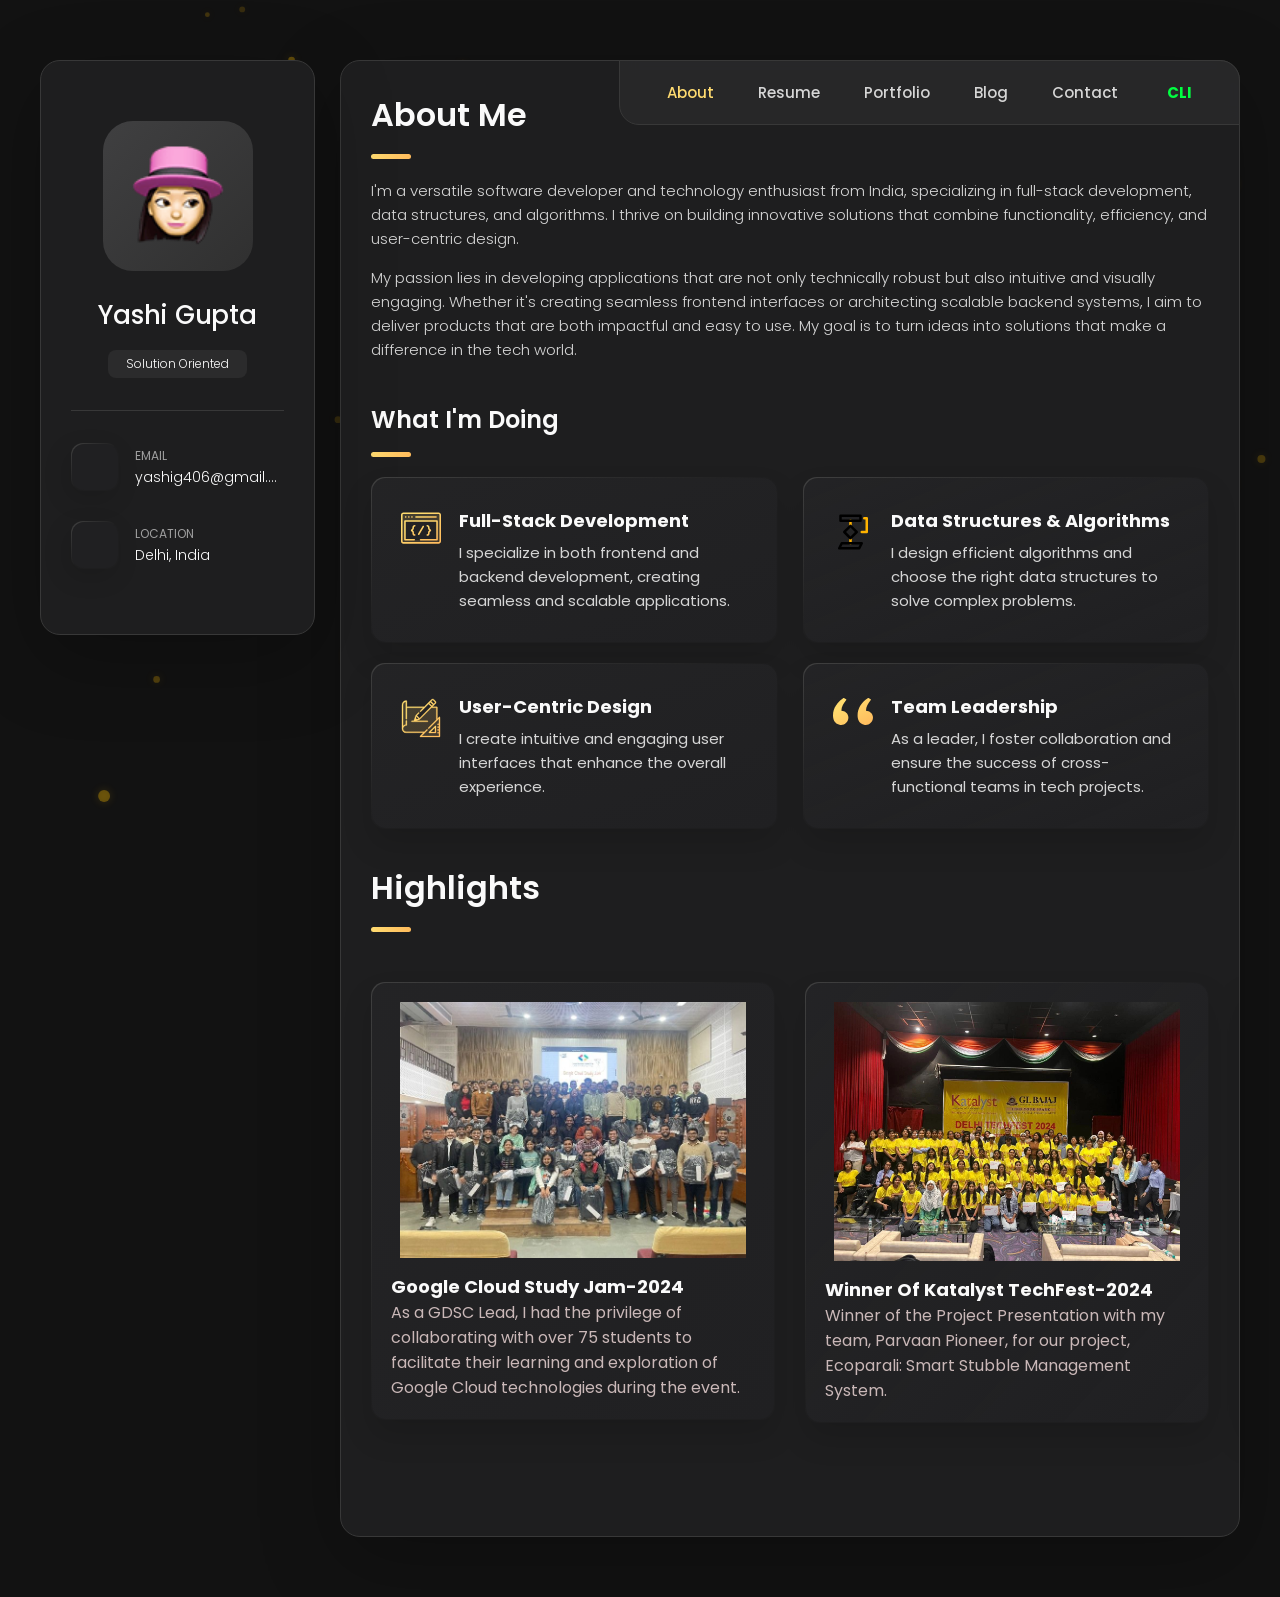
==== commit cf82d6a6: "UI changes in particles js" ====
--- a/gui.html
+++ b/gui.html
@@ -1239,6 +1239,17 @@
   -->
     <script src="./assets/js/script.js"></script>
     <script src="./assets/cli/particles.js"></script>
+    <script>
+        document.addEventListener('DOMContentLoaded', () => {
+            initParticles({
+                color: 'rgba(255, 191, 0, ', // Golden
+                shadowColor: 'rgba(255, 191, 0, 0.5)',
+                minSize: 2, // Smaller
+                maxSize: 4,  // Smaller
+                count: 60   // More small particles for a starry effect
+            });
+        });
+    </script>
 
     <!--
     - ionicon link
